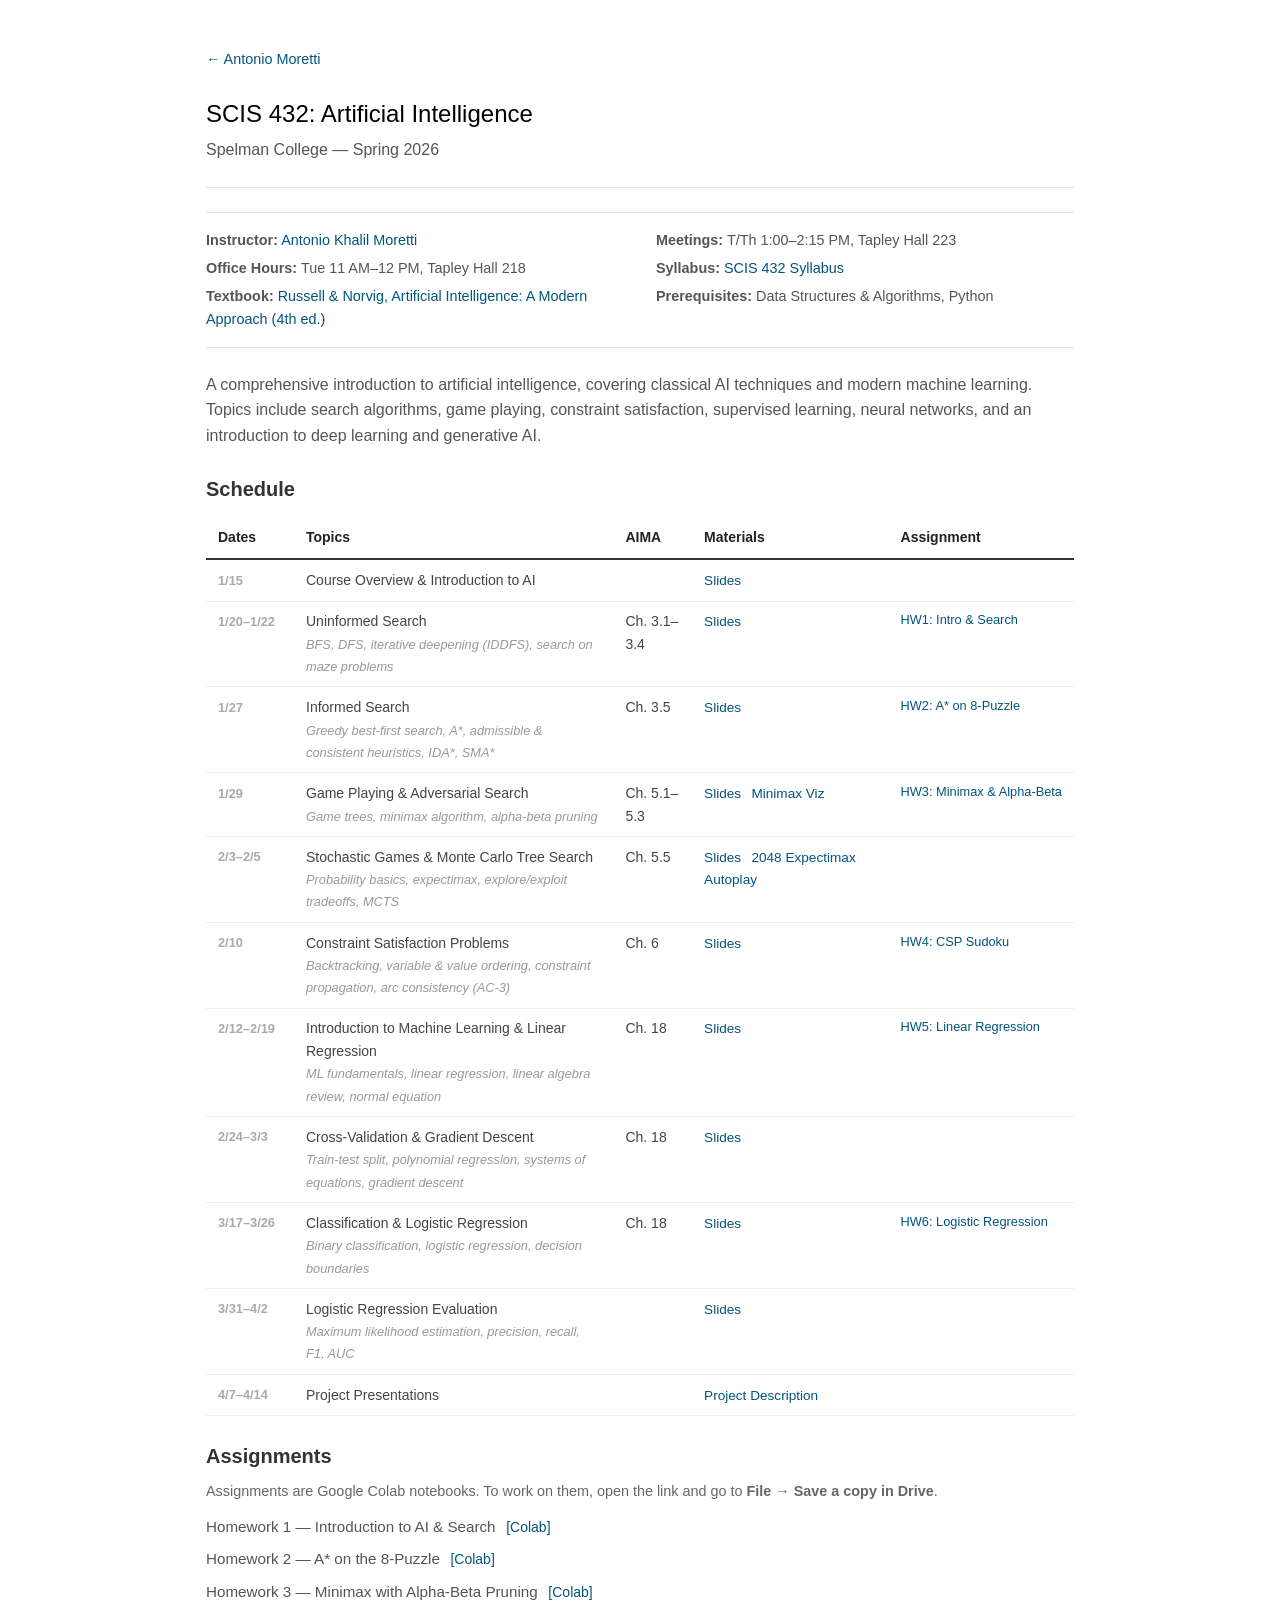
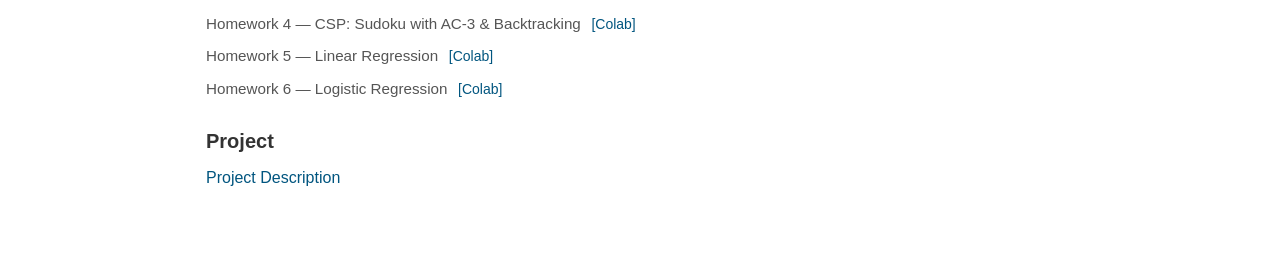
==== ai-spring2026/index.html @ 89765285 "Add AI and DSA course pages, update publications and courses list - Add SCIS 432 (AI) and SCIS 313 (" ====
<!DOCTYPE html>
<html lang="en">
<head>
    <meta charset="UTF-8">
    <meta name="viewport" content="width=device-width, initial-scale=1.0">
    <title>SCIS 432: Artificial Intelligence</title>
    <link rel="stylesheet" href="../style.css">
    <style>
        body { max-width: 900px; }

        .back-link { margin-bottom: 1.5rem; font-size: 0.9rem; }

        .course-meta {
            display: grid;
            grid-template-columns: 1fr 1fr;
            gap: 0.3rem 2rem;
            padding: 1rem 0;
            border-top: 1px solid #e5e5e5;
            border-bottom: 1px solid #e5e5e5;
            margin: 1.25rem 0 1.5rem;
        }
        .course-meta p { margin: 0; font-size: 0.9rem; color: #555; }

        table {
            width: 100%;
            border-collapse: collapse;
            font-size: 0.875rem;
            margin-top: 0.75rem;
        }
        th {
            text-align: left;
            padding: 0.6rem 0.75rem;
            font-weight: 600;
            color: #222;
            border-bottom: 2px solid #333;
            background: none;
        }
        td {
            padding: 0.55rem 0.75rem;
            vertical-align: top;
            border-bottom: 1px solid #f0f0f0;
            color: #444;
        }
        td.dates { width: 5.5rem; color: #aaa; font-size: 0.8rem; font-weight: 600; padding-top: 0.65rem; }
        td.reading { width: 6rem; font-size: 0.8rem; color: #888; }
        td.assignment { width: 11rem; font-size: 0.8rem; }
        td.assignment a { display: block; white-space: nowrap; margin-bottom: 0.15rem; }

        .materials a { display: inline-block; margin-right: 0.4rem; white-space: nowrap; font-size: 0.85rem; }
        .note { font-size: 0.8rem; color: #999; font-style: italic; }

        .hw-list { list-style: none; padding-left: 0; }
        .hw-list li { margin-bottom: 0.5rem; color: #555; font-size: 0.95rem; }
        .hw-list a { margin-left: 0.4rem; font-size: 0.875rem; }
    </style>
</head>
<body>

    <p class="back-link"><a href="../index.html">← Antonio Moretti</a></p>

    <header style="padding: 0; background: none;">
        <div class="header-content">
            <h1 style="margin: 0 0 0.25rem 0; font-size: 1.5rem;">SCIS 432: Artificial Intelligence</h1>
            <p style="color: #555; margin: 0;">Spelman College &mdash; Spring 2026</p>
        </div>
    </header>

    <hr>

    <div class="course-meta">
        <p><strong>Instructor:</strong> <a href="mailto:antoniomoretti@spelman.edu">Antonio Khalil Moretti</a></p>
        <p><strong>Meetings:</strong> T/Th 1:00&ndash;2:15 PM, Tapley Hall 223</p>
        <p><strong>Office Hours:</strong> Tue 11 AM&ndash;12 PM, Tapley Hall 218</p>
        <p><strong>Syllabus:</strong> <a href="Syllabus.pdf">SCIS 432 Syllabus</a></p>
        <p><strong>Textbook:</strong> <a href="https://aima.cs.berkeley.edu/">Russell &amp; Norvig, Artificial Intelligence: A Modern Approach (4th ed.)</a></p>
        <p><strong>Prerequisites:</strong> Data Structures &amp; Algorithms, Python</p>
    </div>

    <section>
        <p>A comprehensive introduction to artificial intelligence, covering classical AI techniques and modern machine learning. Topics include search algorithms, game playing, constraint satisfaction, supervised learning, neural networks, and an introduction to deep learning and generative AI.</p>
    </section>

    <section>
        <h2>Schedule</h2>
        <table>
            <thead>
                <tr>
                    <th class="dates">Dates</th>
                    <th>Topics</th>
                    <th class="reading">AIMA</th>
                    <th>Materials</th>
                    <th>Assignment</th>
                </tr>
            </thead>
            <tbody>
                <tr>
                    <td class="dates">1/15</td>
                    <td>Course Overview &amp; Introduction to AI</td>
                    <td></td>
                    <td class="materials"><a href="slides/01-introduction.pdf">Slides</a></td>
                    <td class="assignment"></td>
                </tr>
                <tr>
                    <td class="dates">1/20–1/22</td>
                    <td>Uninformed Search<br>
                        <span class="note">BFS, DFS, iterative deepening (IDDFS), search on maze problems</span></td>
                    <td>Ch. 3.1–3.4</td>
                    <td class="materials"><a href="slides/02-uninformed-search.pdf">Slides</a></td>
                    <td class="assignment"><a href="https://colab.research.google.com/drive/1VNQRaJq0aBFFDAGFLP5eZtq51WEjAxge">HW1: Intro &amp; Search</a></td>
                </tr>
                <tr>
                    <td class="dates">1/27</td>
                    <td>Informed Search<br>
                        <span class="note">Greedy best-first search, A*, admissible &amp; consistent heuristics, IDA*, SMA*</span></td>
                    <td>Ch. 3.5</td>
                    <td class="materials"><a href="slides/03-informed-search.pdf">Slides</a></td>
                    <td class="assignment"><a href="https://colab.research.google.com/drive/1M9bE98rotHv5b83j3RyMniAD9PmjVRt-">HW2: A* on 8-Puzzle</a></td>
                </tr>
                <tr>
                    <td class="dates">1/29</td>
                    <td>Game Playing &amp; Adversarial Search<br>
                        <span class="note">Game trees, minimax algorithm, alpha-beta pruning</span></td>
                    <td>Ch. 5.1–5.3</td>
                    <td class="materials">
                        <a href="slides/04-adversarial-search.pdf">Slides</a>
                        <a href="visualizations/tictactoe_minimax_tree.html">Minimax Viz</a>
                    </td>
                    <td class="assignment"><a href="https://colab.research.google.com/drive/1Nwk_IlqIXFJi-V2JtyMsXQxdmP0Hvfig">HW3: Minimax &amp; Alpha-Beta</a></td>
                </tr>
                <tr>
                    <td class="dates">2/3–2/5</td>
                    <td>Stochastic Games &amp; Monte Carlo Tree Search<br>
                        <span class="note">Probability basics, expectimax, explore/exploit tradeoffs, MCTS</span></td>
                    <td>Ch. 5.5</td>
                    <td class="materials">
                        <a href="slides/05-stochastic-games.pdf">Slides</a>
                        <a href="visualizations/2048_expectimax.html">2048 Expectimax</a>
                        <a href="visualizations/2048_expectimax_autoplay.html">Autoplay</a>
                    </td>
                    <td class="assignment"></td>
                </tr>
                <tr>
                    <td class="dates">2/10</td>
                    <td>Constraint Satisfaction Problems<br>
                        <span class="note">Backtracking, variable &amp; value ordering, constraint propagation, arc consistency (AC-3)</span></td>
                    <td>Ch. 6</td>
                    <td class="materials"><a href="slides/06-constraint-satisfaction.pdf">Slides</a></td>
                    <td class="assignment"><a href="https://colab.research.google.com/drive/1FhCL5JB08h2t3UT_XJydcGiZoAfpyvJY">HW4: CSP Sudoku</a></td>
                </tr>
                <tr>
                    <td class="dates">2/12–2/19</td>
                    <td>Introduction to Machine Learning &amp; Linear Regression<br>
                        <span class="note">ML fundamentals, linear regression, linear algebra review, normal equation</span></td>
                    <td>Ch. 18</td>
                    <td class="materials"><a href="slides/07-intro-ml-linear-regression.pdf">Slides</a></td>
                    <td class="assignment"><a href="https://colab.research.google.com/drive/1--ETKKTfiaU7C1r6Eg9QSdbyBZNYYEcr">HW5: Linear Regression</a></td>
                </tr>
                <tr>
                    <td class="dates">2/24–3/3</td>
                    <td>Cross-Validation &amp; Gradient Descent<br>
                        <span class="note">Train-test split, polynomial regression, systems of equations, gradient descent</span></td>
                    <td>Ch. 18</td>
                    <td class="materials"><a href="slides/08-cross-validation-gradient-descent.pdf">Slides</a></td>
                    <td class="assignment"></td>
                </tr>
                <tr>
                    <td class="dates">3/17–3/26</td>
                    <td>Classification &amp; Logistic Regression<br>
                        <span class="note">Binary classification, logistic regression, decision boundaries</span></td>
                    <td>Ch. 18</td>
                    <td class="materials"><a href="slides/09-classification-logistic-regression.pdf">Slides</a></td>
                    <td class="assignment"><a href="https://colab.research.google.com/drive/1AO2z4oEQXSJ2NbtkcyG5n4-dK1xVflaB">HW6: Logistic Regression</a></td>
                </tr>
                <tr>
                    <td class="dates">3/31–4/2</td>
                    <td>Logistic Regression Evaluation<br>
                        <span class="note">Maximum likelihood estimation, precision, recall, F1, AUC</span></td>
                    <td></td>
                    <td class="materials"><a href="slides/10-logistic-regression-evaluation.pdf">Slides</a></td>
                    <td class="assignment"></td>
                </tr>
                <tr>
                    <td class="dates">4/7–4/14</td>
                    <td>Project Presentations</td>
                    <td></td>
                    <td class="materials"><a href="assignments/project-description.pdf">Project Description</a></td>
                    <td class="assignment"></td>
                </tr>
            </tbody>
        </table>
    </section>

    <section>
        <h2>Assignments</h2>
        <p style="font-size: 0.9rem; color: #666; margin-bottom: 0.75rem;">Assignments are Google Colab notebooks. To work on them, open the link and go to <strong>File &rarr; Save a copy in Drive</strong>.</p>
        <ul class="hw-list">
            <li>Homework 1 &mdash; Introduction to AI &amp; Search <a href="https://colab.research.google.com/drive/1VNQRaJq0aBFFDAGFLP5eZtq51WEjAxge">[Colab]</a></li>
            <li>Homework 2 &mdash; A* on the 8-Puzzle <a href="https://colab.research.google.com/drive/1M9bE98rotHv5b83j3RyMniAD9PmjVRt-">[Colab]</a></li>
            <li>Homework 3 &mdash; Minimax with Alpha-Beta Pruning <a href="https://colab.research.google.com/drive/1Nwk_IlqIXFJi-V2JtyMsXQxdmP0Hvfig">[Colab]</a></li>
            <li>Homework 4 &mdash; CSP: Sudoku with AC-3 &amp; Backtracking <a href="https://colab.research.google.com/drive/1FhCL5JB08h2t3UT_XJydcGiZoAfpyvJY">[Colab]</a></li>
            <li>Homework 5 &mdash; Linear Regression <a href="https://colab.research.google.com/drive/1--ETKKTfiaU7C1r6Eg9QSdbyBZNYYEcr">[Colab]</a></li>
            <li>Homework 6 &mdash; Logistic Regression <a href="https://colab.research.google.com/drive/1AO2z4oEQXSJ2NbtkcyG5n4-dK1xVflaB">[Colab]</a></li>
        </ul>
    </section>

    <section>
        <h2>Project</h2>
        <p style="color: #555;"><a href="assignments/project-description.pdf">Project Description</a></p>
    </section>

</body>
</html>
---- style.css ----
/* Reset */
* {
    margin: 0;
    padding: 0;
    box-sizing: border-box;
}

/* General Styles */
body {
    font-family: Arial, sans-serif;
    line-height: 1.6;
    color: #333;
    background-color: #ffffff;
    max-width: 700px;
    margin: 2rem auto;
    padding: 1rem;
}


header {
    display: flex;
    align-items: center;
    justify-content: space-between;
    background-color: #ffffff;
    color: black;
    padding: 20px;
    text-align: left;
}

h1 {
    margin-right: 300px;  /* Space between name and photo */
}

.profile-photo {
    width: 200px;  /* Adjust size as needed */
    height: 200px;
    object-fit: cover;
}

header h1 {
    font-size: 1.8rem;
    font-weight: normal;
    margin: 1.5rem 0;
}

header p {
    font-size: 1rem;
    color: #555;
    margin-bottom: 1rem;
}



.scholar-link {
    display: inline-block;
    margin-top: 1rem;
    color: #4285F4;
    text-decoration: none;
    font-size: 1.2rem;
}

.scholar-link i {
    margin-right: 0.5rem;
}

/* Sections */
hr {
    border: none;
    border-top: 1px solid #ddd;
    margin: 1.5rem 0;
}

section {
    margin-bottom: 1.5rem;
}

h2 {
    font-size: 1.25rem;
    color: #333;
    margin-bottom: 0.5rem;
}

p, ul {
    font-size: 1rem;
    color: #555;
}

ul {
    list-style-type: none;
    padding-left: 1rem;
}

a {
    color: #00557F; /* A commonly used blue for links */
    text-decoration: none; /* Removes underline from links */
}


a:hover {
    color: #00557F;
    text-decoration: underline;
}
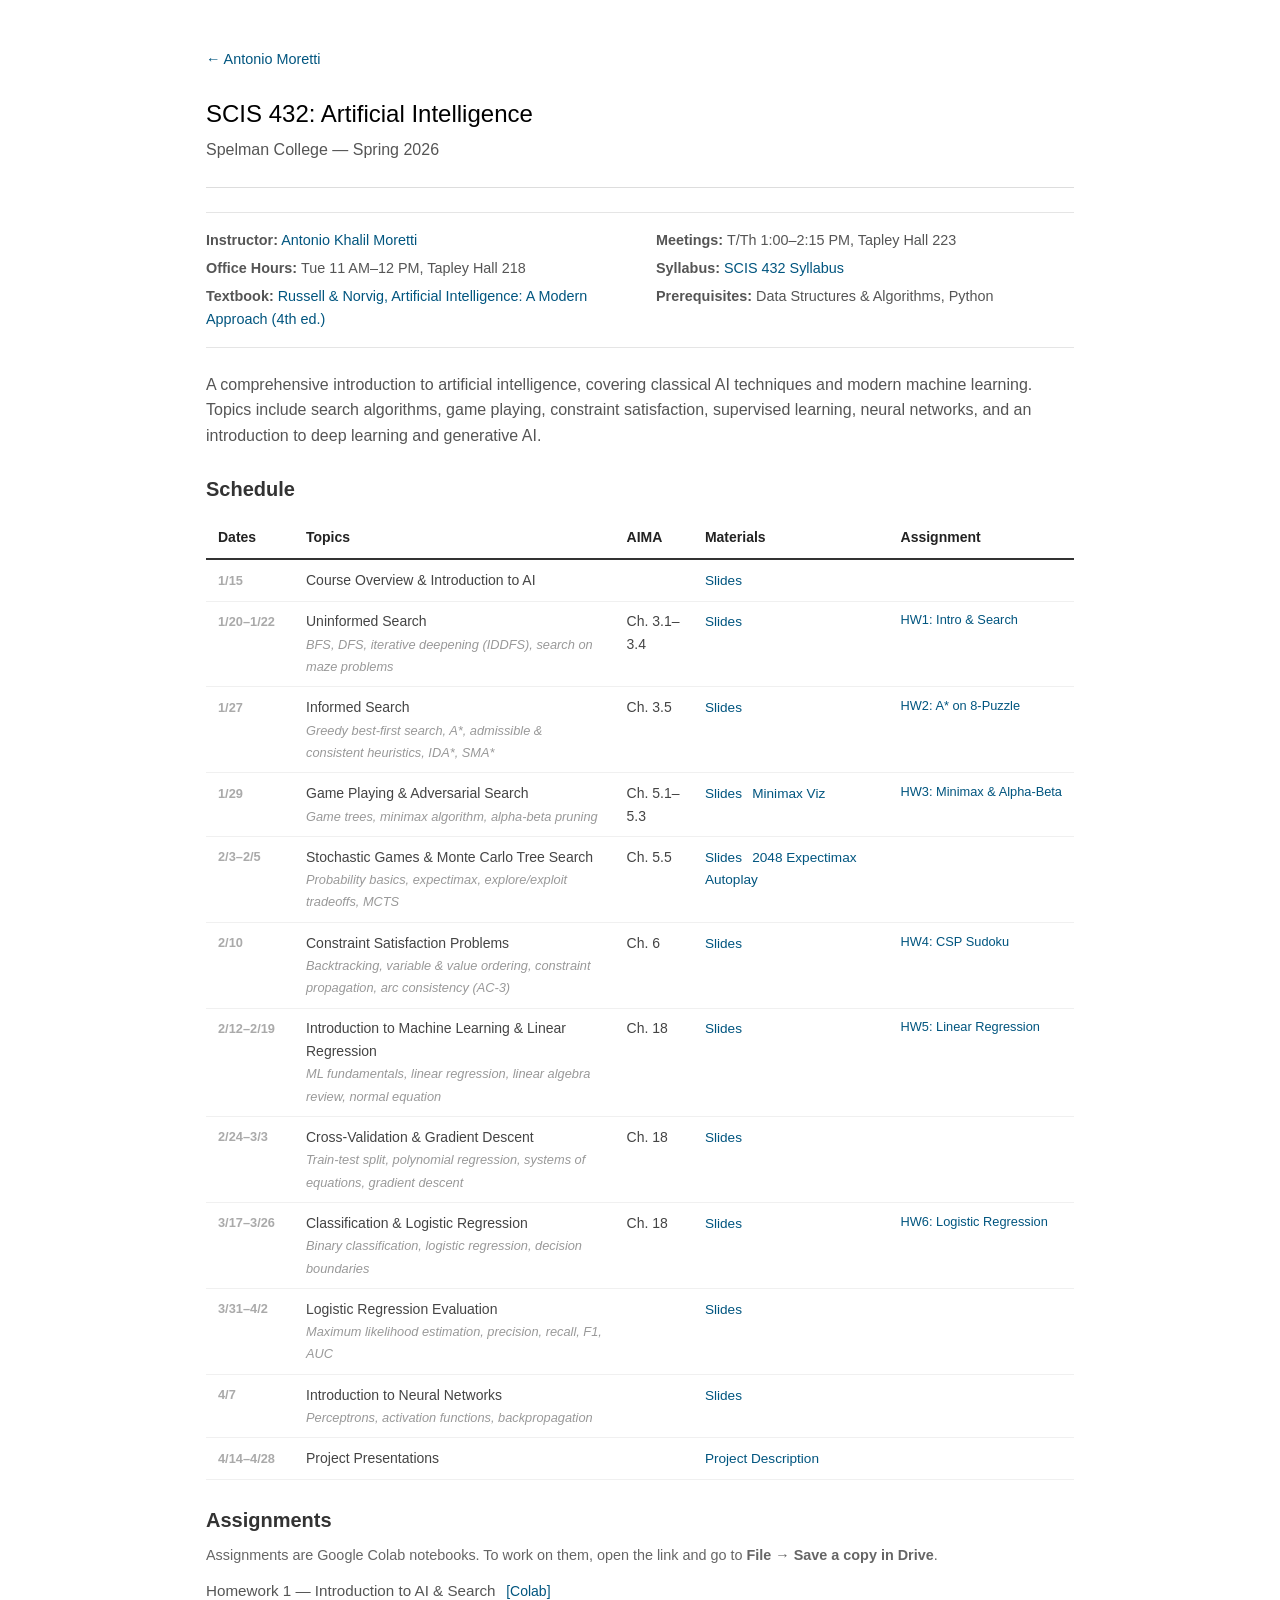
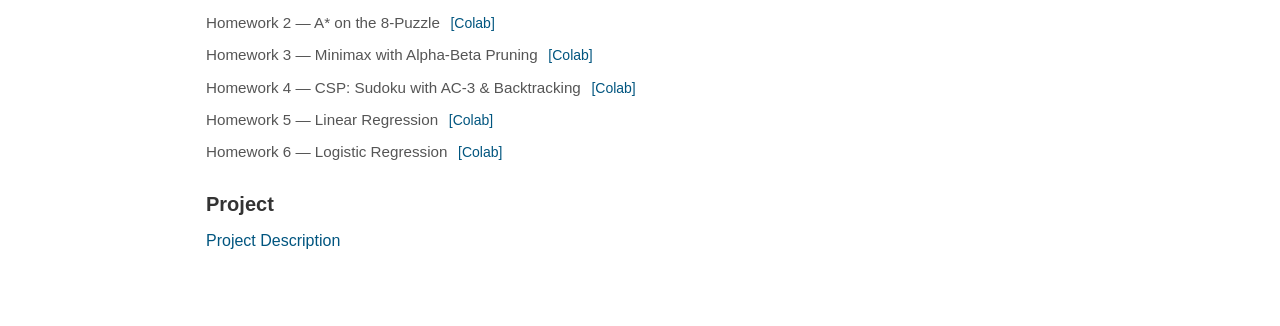
==== commit 6fc04ccf: "Add neural networks lecture and fix schedule order in AI course page Co-Authored-By: Claude Sonnet 4" ====
--- a/ai-spring2026/index.html
+++ b/ai-spring2026/index.html
@@ -180,7 +180,15 @@
                     <td class="assignment"></td>
                 </tr>
                 <tr>
-                    <td class="dates">4/7–4/14</td>
+                    <td class="dates">4/7</td>
+                    <td>Introduction to Neural Networks<br>
+                        <span class="note">Perceptrons, activation functions, backpropagation</span></td>
+                    <td></td>
+                    <td class="materials"><a href="slides/11-intro-neural-networks.pdf">Slides</a></td>
+                    <td class="assignment"></td>
+                </tr>
+                <tr>
+                    <td class="dates">4/14–4/28</td>
                     <td>Project Presentations</td>
                     <td></td>
                     <td class="materials"><a href="assignments/project-description.pdf">Project Description</a></td>
